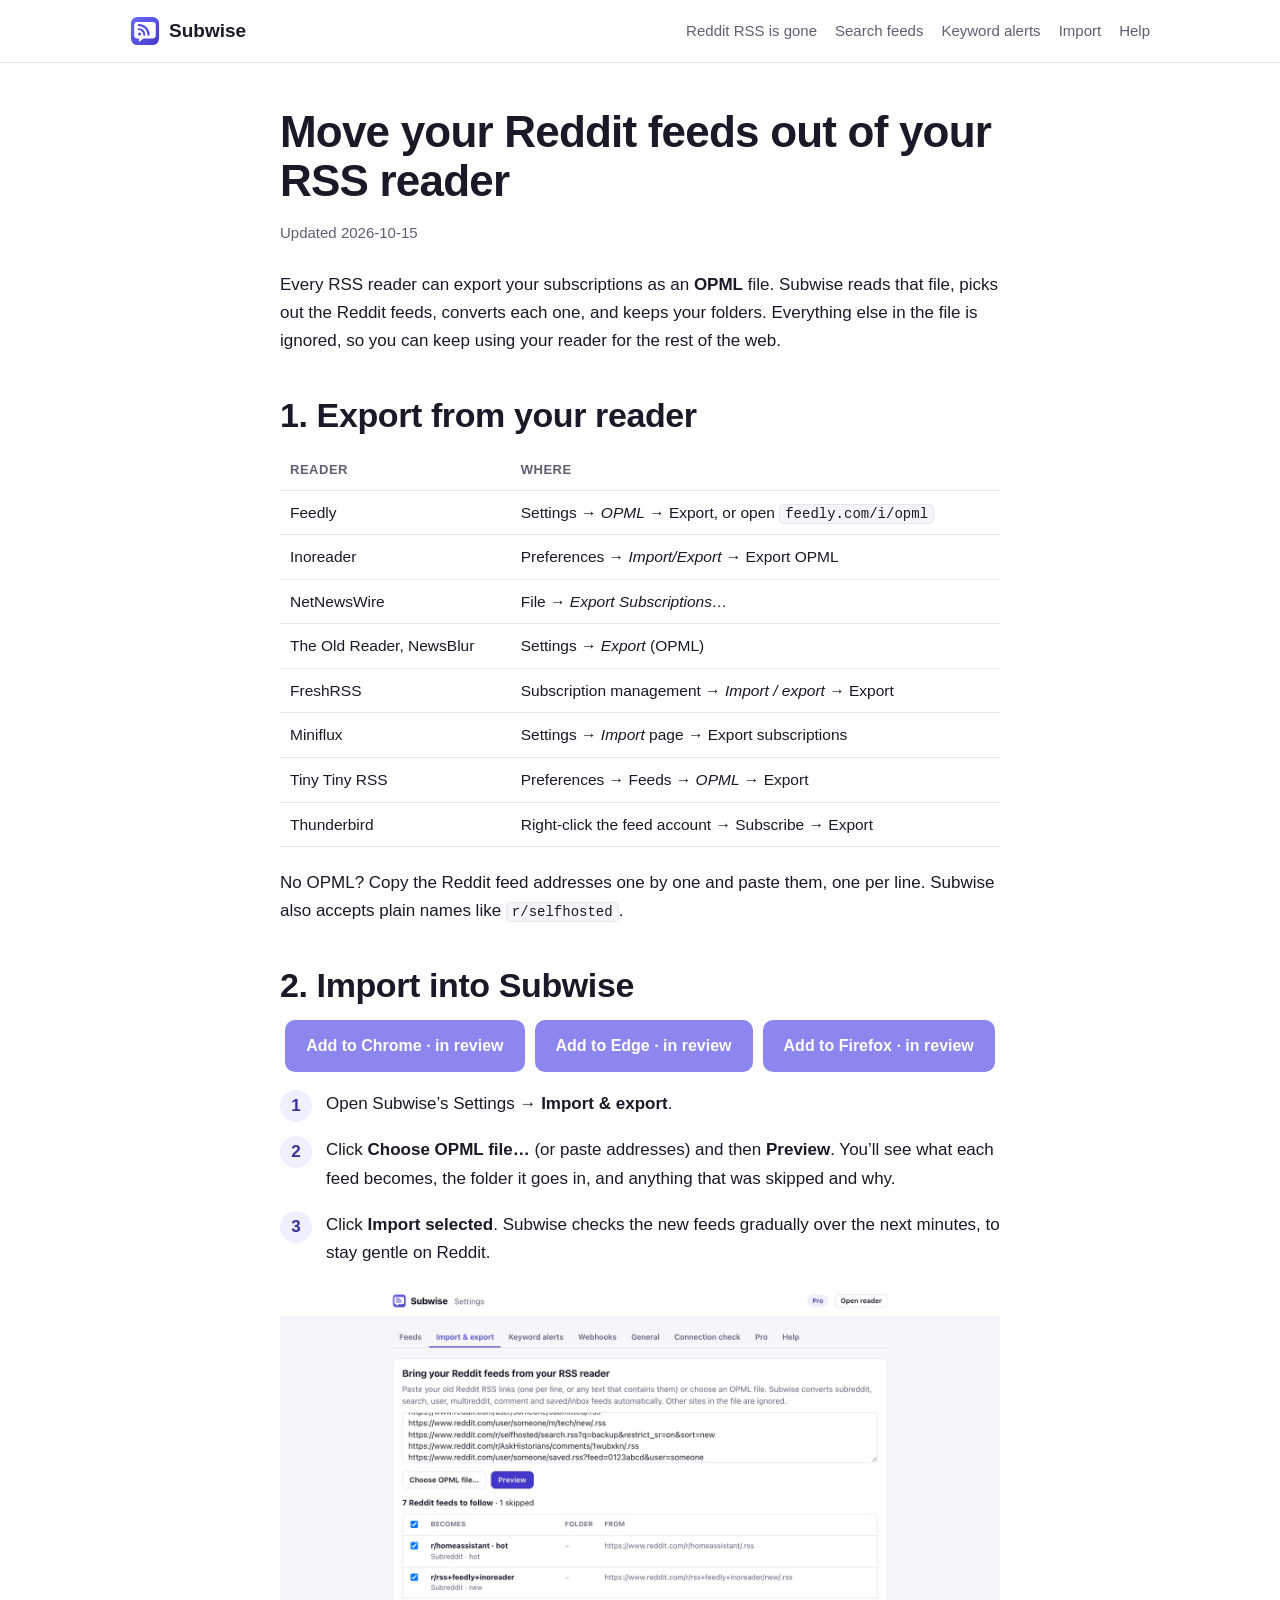
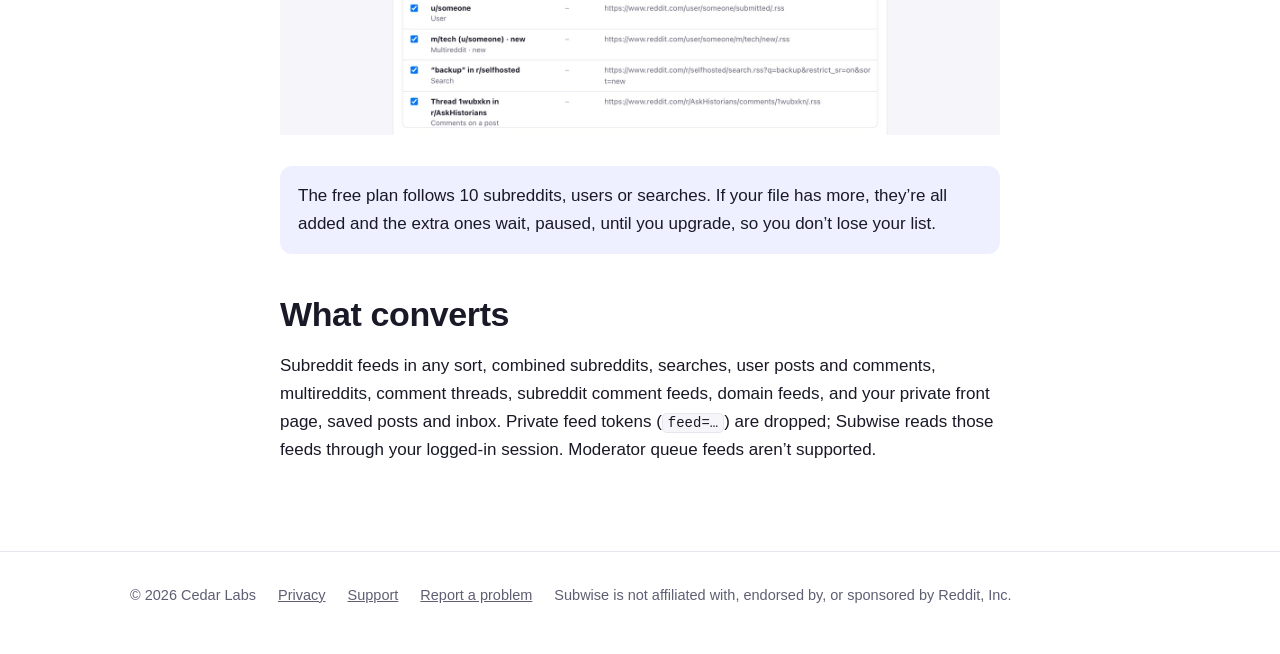
==== import-reddit-feeds.html @ 4b00b006 "Subwise website and guides Co-Authored-By: Claude Opus 5.5 <noreply@anthropic.com>" ====
<!doctype html>
<html lang="en">
<head>
<meta charset="utf-8">
<meta name="viewport" content="width=device-width, initial-scale=1">
<title>Move your Reddit feeds out of Feedly, Inoreader or NetNewsWire</title>
<meta name="description" content="Export your Reddit RSS feeds from Feedly, Inoreader, NetNewsWire, FreshRSS or Miniflux as OPML and import them into Subwise before Reddit RSS ends on November 13, 2026.">
<link rel="canonical" href="https://nkiro33.github.io/subwise/import-reddit-feeds.html">
<link rel="icon" href="img/favicon-32.png">
<meta property="og:type" content="website">
<meta property="og:title" content="Move your Reddit feeds out of Feedly, Inoreader or NetNewsWire">
<meta property="og:description" content="Export your Reddit RSS feeds from Feedly, Inoreader, NetNewsWire, FreshRSS or Miniflux as OPML and import them into Subwise before Reddit RSS ends on November 13, 2026.">
<meta property="og:url" content="https://nkiro33.github.io/subwise/import-reddit-feeds.html">
<meta property="og:image" content="https://nkiro33.github.io/subwise/img/og.png">
<meta name="twitter:card" content="summary_large_image">
<link rel="stylesheet" href="style.css">

</head>
<body>
<header class="top"><div class="wrap">
  <a class="brand" href="./"><img src="img/icon.svg" alt="">Subwise</a>
  <nav><a href="reddit-rss-alternative.html">Reddit RSS is gone</a><a href="replace-reddit-search-rss.html">Search feeds</a><a href="reddit-keyword-alerts.html">Keyword alerts</a><a href="import-reddit-feeds.html">Import</a><a href="support.html">Help</a></nav>
</div></header>
<article><div class="narrow">
<h1>Move your Reddit feeds out of your RSS reader</h1>
<p class="meta">Updated 2026-10-15</p>
<p>Every RSS reader can export your subscriptions as an <b>OPML</b> file. Subwise reads that file, picks out the Reddit feeds, converts each one, and keeps your folders. Everything else in the file is ignored, so you can keep using your reader for the rest of the web.</p>

<h2>1. Export from your reader</h2>
<table>
<tr><th>Reader</th><th>Where</th></tr>
<tr><td>Feedly</td><td>Settings → <i>OPML</i> → Export, or open <code>feedly.com/i/opml</code></td></tr>
<tr><td>Inoreader</td><td>Preferences → <i>Import/Export</i> → Export OPML</td></tr>
<tr><td>NetNewsWire</td><td>File → <i>Export Subscriptions…</i></td></tr>
<tr><td>The Old Reader, NewsBlur</td><td>Settings → <i>Export</i> (OPML)</td></tr>
<tr><td>FreshRSS</td><td>Subscription management → <i>Import / export</i> → Export</td></tr>
<tr><td>Miniflux</td><td>Settings → <i>Import</i> page → Export subscriptions</td></tr>
<tr><td>Tiny Tiny RSS</td><td>Preferences → Feeds → <i>OPML</i> → Export</td></tr>
<tr><td>Thunderbird</td><td>Right-click the feed account → Subscribe → Export</td></tr>
</table>
<p>No OPML? Copy the Reddit feed addresses one by one and paste them, one per line. Subwise also accepts plain names like <code>r/selfhosted</code>.</p>

<h2>2. Import into Subwise</h2>
<div class="cta"><a class="btn primary" aria-disabled="true" title="In store review">Add to Chrome · in review</a><a class="btn primary" aria-disabled="true" title="In store review">Add to Edge · in review</a><a class="btn primary" aria-disabled="true" title="In store review">Add to Firefox · in review</a></div>
<ol class="steps">
<li>Open Subwise’s Settings → <b>Import &amp; export</b>.</li>
<li>Click <b>Choose OPML file…</b> (or paste addresses) and then <b>Preview</b>. You’ll see what each feed becomes, the folder it goes in, and anything that was skipped and why.</li>
<li>Click <b>Import selected</b>. Subwise checks the new feeds gradually over the next minutes, to stay gentle on Reddit.</li>
</ol>
<img src="img/2-import.jpg" alt="Subwise import preview" loading="lazy" width="1600" height="1000">
<div class="note">The free plan follows 10 subreddits, users or searches. If your file has more, they’re all added and the extra ones wait, paused, until you upgrade, so you don’t lose your list.</div>

<h2>What converts</h2>
<p>Subreddit feeds in any sort, combined subreddits, searches, user posts and comments, multireddits, comment threads, subreddit comment feeds, domain feeds, and your private front page, saved posts and inbox. Private feed tokens (<code>feed=…</code>) are dropped; Subwise reads those feeds through your logged-in session. Moderator queue feeds aren’t supported.</p>
</div></article>
<footer><div class="wrap">
  <span>© 2026 Cedar Labs</span>
  <a href="privacy.html">Privacy</a>
  <a href="support.html">Support</a>
  <a href="https://github.com/nkiro33/subwise/issues">Report a problem</a>
  <span>Subwise is not affiliated with, endorsed by, or sponsored by Reddit, Inc.</span>
</div></footer>
</body>
</html>
---- style.css ----
:root {
  --bg: #ffffff; --soft: #f6f6fa; --text: #191927; --muted: #5f5f74; --border: #e6e6ef;
  --accent: #4f46e5; --accent-dark: #3730a3; --accent-weak: #eef0ff; --ok: #15803d; --warn-weak: #fdf6e3;
  --font: -apple-system, BlinkMacSystemFont, "Segoe UI", Roboto, "Helvetica Neue", Arial, sans-serif;
}
@media (prefers-color-scheme: dark) {
  :root { --bg: #0f1117; --soft: #161922; --text: #e6e8ef; --muted: #a0a6b8; --border: #272c39; --accent: #8b8cf8; --accent-dark: #c7c8ff; --accent-weak: #22244a; --ok: #4ade80; --warn-weak: #2b2410; }
}
* { box-sizing: border-box; }
html { -webkit-text-size-adjust: 100%; }
body { margin: 0; font: 17px/1.65 var(--font); color: var(--text); background: var(--bg); -webkit-font-smoothing: antialiased; }
a { color: var(--accent); }
img { max-width: 100%; height: auto; }
.wrap { max-width: 1060px; margin: 0 auto; padding: 0 20px; }
.narrow { max-width: 760px; margin: 0 auto; padding: 0 20px; }
header.top { border-bottom: 1px solid var(--border); }
header.top .wrap { display: flex; align-items: center; gap: 18px; height: 62px; }
.brand { display: flex; align-items: center; gap: 9px; font-weight: 800; font-size: 19px; color: var(--text); text-decoration: none; }
.brand img { width: 30px; height: 30px; }
header.top nav { margin-left: auto; display: flex; gap: 18px; font-size: 15px; }
header.top nav a { color: var(--muted); text-decoration: none; }
header.top nav a:hover { color: var(--text); }
.hero { background: linear-gradient(135deg, #4f46e5 0%, #3730a3 60%, #312e81 100%); color: #fff; padding: 64px 0 0; overflow: hidden; }
.hero .wrap { text-align: center; }
.badge { display: inline-block; background: rgba(255,255,255,.16); border-radius: 99px; padding: 5px 14px; font-size: 14px; font-weight: 600; margin-bottom: 18px; }
.hero h1 { font-size: clamp(32px, 5.4vw, 54px); line-height: 1.08; margin: 0 0 16px; letter-spacing: -1px; }
.hero p.lead { font-size: clamp(18px, 2.4vw, 21px); color: #e0e7ff; max-width: 720px; margin: 0 auto 26px; }
.cta { display: flex; gap: 10px; justify-content: center; flex-wrap: wrap; margin-bottom: 14px; }
.btn { display: inline-flex; align-items: center; gap: 8px; padding: 12px 20px; border-radius: 10px; font-weight: 700; font-size: 16px; text-decoration: none; border: 1px solid transparent; }
.btn.light { background: #fff; color: #312e81; }
.btn.ghost { border-color: rgba(255,255,255,.45); color: #fff; }
.btn.primary { background: var(--accent); color: #fff; }
.btn[aria-disabled="true"] { opacity: .65; pointer-events: none; }
.hero small { display: block; color: #c7d2fe; font-size: 14px; margin-bottom: 38px; }
.hero .shot { max-width: 1000px; margin: 0 auto; border-radius: 14px 14px 0 0; box-shadow: 0 -10px 60px rgba(10,10,40,.45); display: block; }
section { padding: 64px 0; }
section.soft { background: var(--soft); }
h2 { font-size: clamp(26px, 3.2vw, 34px); line-height: 1.2; letter-spacing: -.4px; margin: 0 0 14px; }
h3 { font-size: 20px; margin: 26px 0 8px; }
.grid3 { display: grid; grid-template-columns: repeat(auto-fit, minmax(260px, 1fr)); gap: 22px; margin-top: 26px; }
.card { background: var(--bg); border: 1px solid var(--border); border-radius: 14px; padding: 22px; }
section.soft .card { background: var(--bg); }
.card h3 { margin-top: 0; }
.card p { margin: 0; color: var(--muted); font-size: 16px; }
.split { display: grid; grid-template-columns: 1fr 1fr; gap: 40px; align-items: center; }
.split img { border-radius: 12px; box-shadow: 0 10px 40px rgba(20,20,60,.18); }
@media (max-width: 800px) { .split { grid-template-columns: 1fr; } header.top nav { display: none; } }
ul.checks { list-style: none; padding: 0; }
ul.checks li { padding-left: 28px; position: relative; margin: 9px 0; }
ul.checks li::before { content: "✓"; position: absolute; left: 0; color: var(--ok); font-weight: 800; }
.price-grid { display: grid; grid-template-columns: repeat(auto-fit, minmax(220px, 1fr)); gap: 18px; margin-top: 24px; }
.price { font-size: 34px; font-weight: 800; }
.price small { font-size: 15px; color: var(--muted); font-weight: 500; }
table { border-collapse: collapse; width: 100%; font-size: 15.5px; margin: 14px 0 22px; }
th, td { text-align: left; padding: 9px 10px; border-bottom: 1px solid var(--border); vertical-align: top; }
th { font-size: 13px; text-transform: uppercase; letter-spacing: .04em; color: var(--muted); }
code { font: 14px ui-monospace, SFMono-Regular, Menlo, monospace; background: var(--soft); border: 1px solid var(--border); border-radius: 5px; padding: 1px 5px; word-break: break-all; }
article { padding: 44px 0 70px; }
article h1 { font-size: clamp(30px, 4.6vw, 44px); line-height: 1.12; letter-spacing: -.8px; margin: 0 0 14px; }
article .meta { color: var(--muted); font-size: 15px; margin-bottom: 26px; }
article h2 { margin-top: 40px; }
.note { background: var(--accent-weak); border-radius: 12px; padding: 16px 18px; margin: 22px 0; }
.note.warn { background: var(--warn-weak); }
.steps { counter-reset: s; list-style: none; padding: 0; }
.steps li { counter-increment: s; position: relative; padding-left: 46px; margin: 18px 0; }
.steps li::before { content: counter(s); position: absolute; left: 0; top: 0; width: 32px; height: 32px; border-radius: 50%; background: var(--accent-weak); color: var(--accent-dark); font-weight: 800; display: flex; align-items: center; justify-content: center; }
.faq details { border-bottom: 1px solid var(--border); padding: 14px 0; }
.faq summary { cursor: pointer; font-weight: 700; }
.faq details p { margin: 10px 0 0; color: var(--muted); }
footer { border-top: 1px solid var(--border); padding: 32px 0 46px; color: var(--muted); font-size: 14.5px; }
footer .wrap { display: flex; gap: 22px; flex-wrap: wrap; align-items: center; }
footer a { color: var(--muted); }
.guides a.card { text-decoration: none; color: inherit; display: block; }
.guides a.card:hover { border-color: var(--accent); }
.small { font-size: 14px; color: var(--muted); }
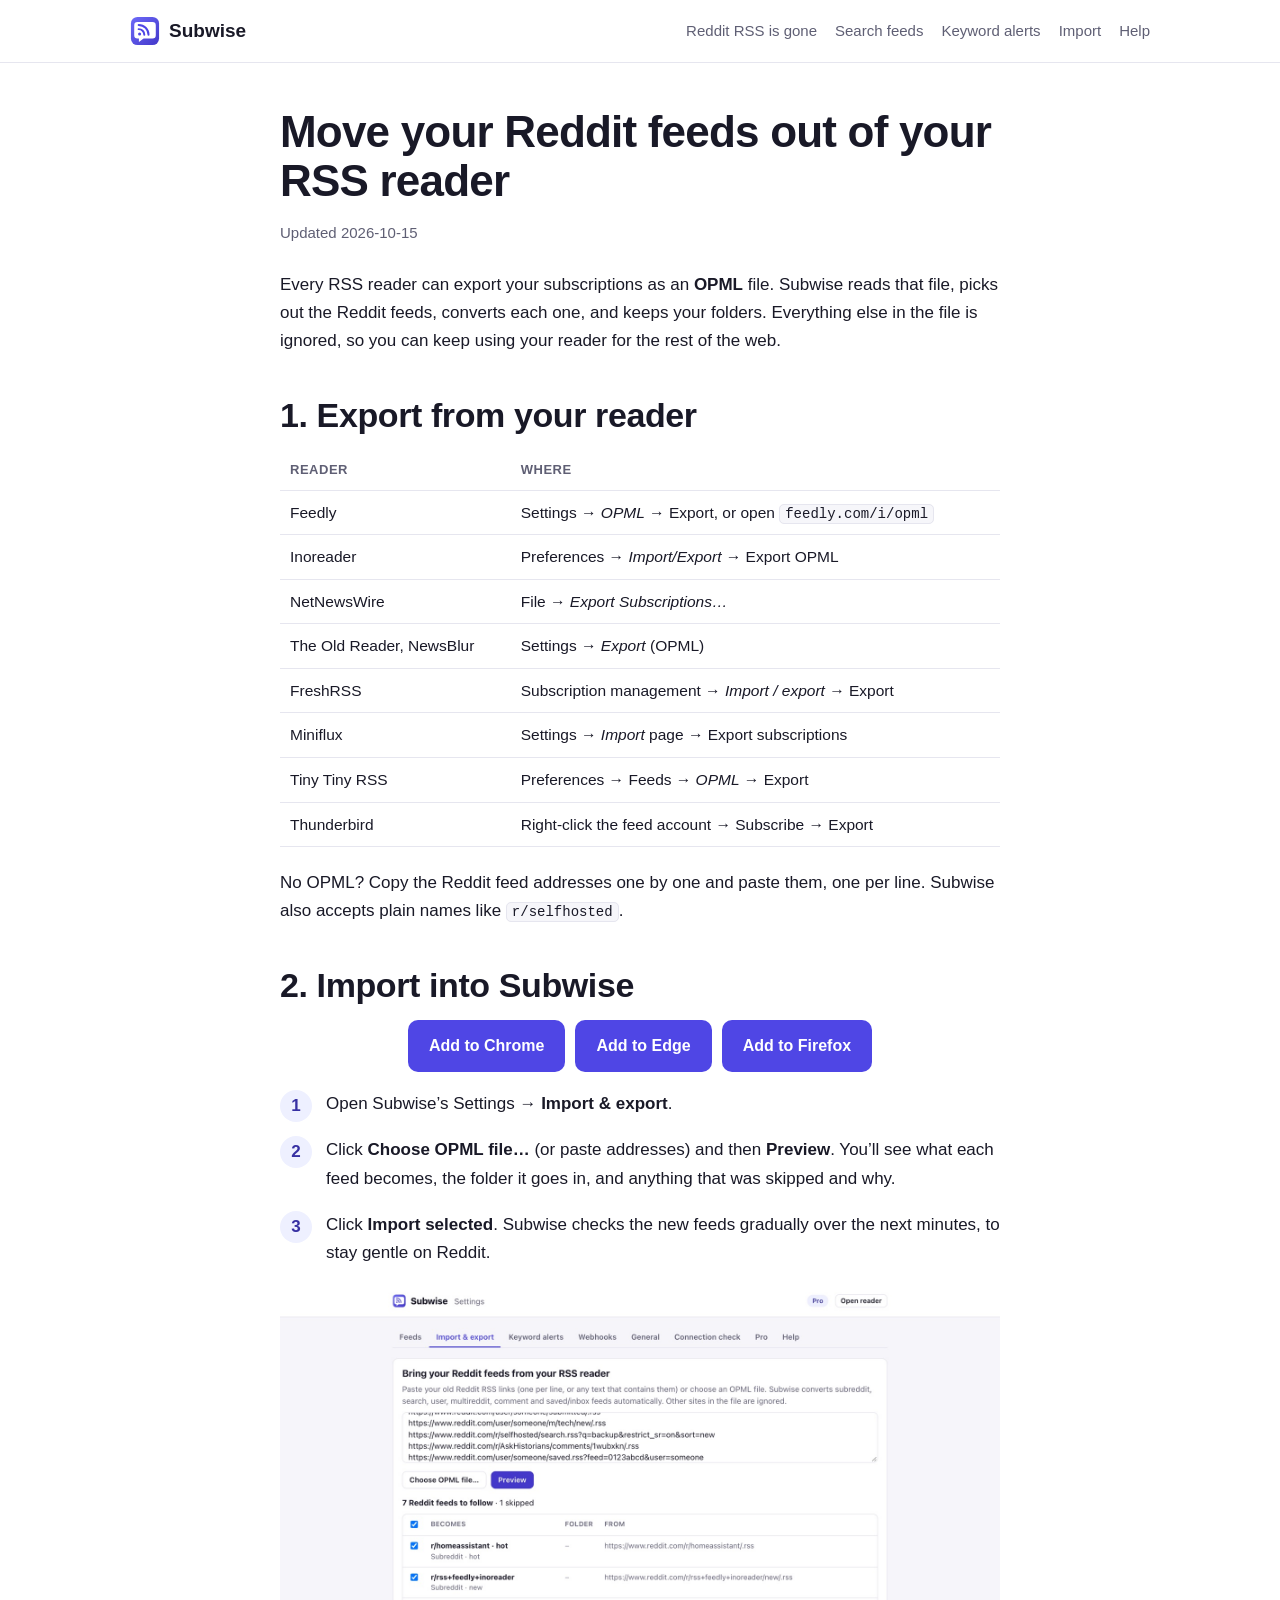
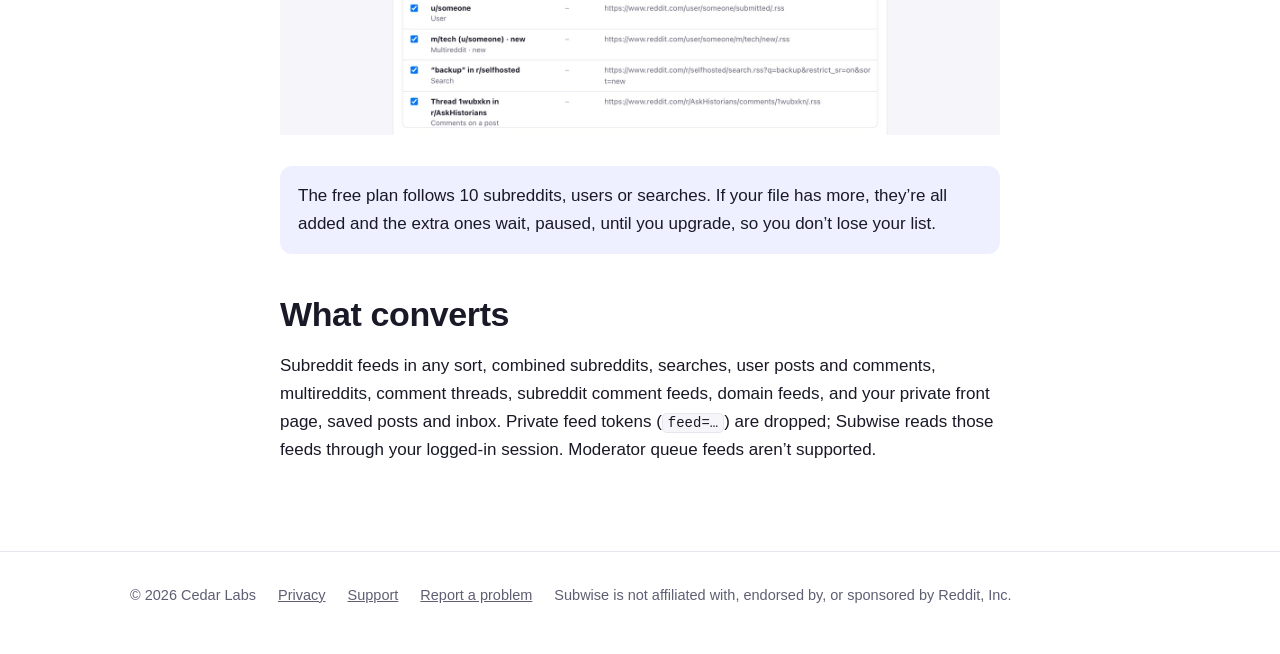
==== commit 99a3f22a: "Install buttons: link to the live Chrome, Edge and Firefox listings Co-Authored-By: Claude Opus 5.5 " ====
--- a/import-reddit-feeds.html
+++ b/import-reddit-feeds.html
@@ -41,7 +41,7 @@
 <p>No OPML? Copy the Reddit feed addresses one by one and paste them, one per line. Subwise also accepts plain names like <code>r/selfhosted</code>.</p>
 
 <h2>2. Import into Subwise</h2>
-<div class="cta"><a class="btn primary" aria-disabled="true" title="In store review">Add to Chrome · in review</a><a class="btn primary" aria-disabled="true" title="In store review">Add to Edge · in review</a><a class="btn primary" aria-disabled="true" title="In store review">Add to Firefox · in review</a></div>
+<div class="cta"><a class="btn primary" href="https://chromewebstore.google.com/detail/mabkemiilfppfpgmgajnjgkemgonjhcn" rel="noopener">Add to Chrome</a><a class="btn primary" href="https://microsoftedge.microsoft.com/addons/detail/ghckfjpcpcoimbggmikcpidoipdnkmbn" rel="noopener">Add to Edge</a><a class="btn primary" href="https://addons.mozilla.org/firefox/addon/subwise/" rel="noopener">Add to Firefox</a></div>
 <ol class="steps">
 <li>Open Subwise’s Settings → <b>Import &amp; export</b>.</li>
 <li>Click <b>Choose OPML file…</b> (or paste addresses) and then <b>Preview</b>. You’ll see what each feed becomes, the folder it goes in, and anything that was skipped and why.</li>
